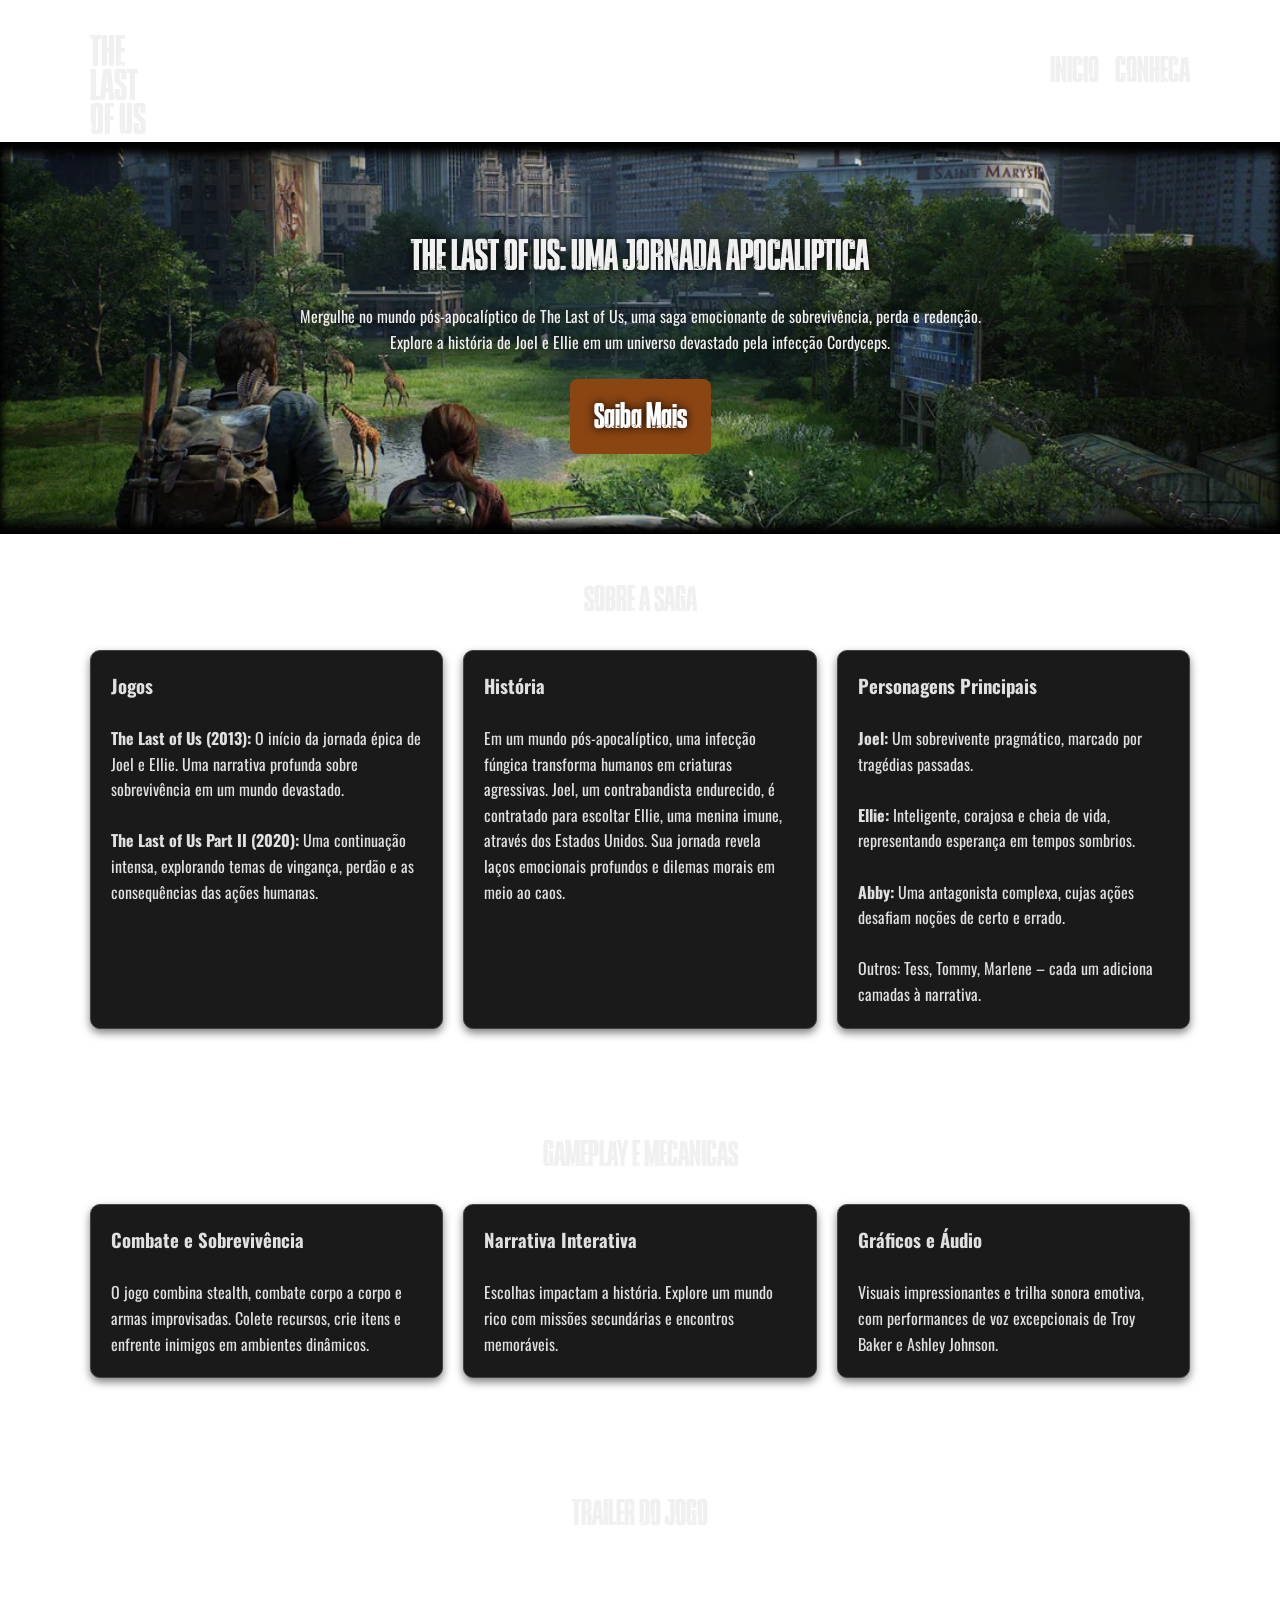
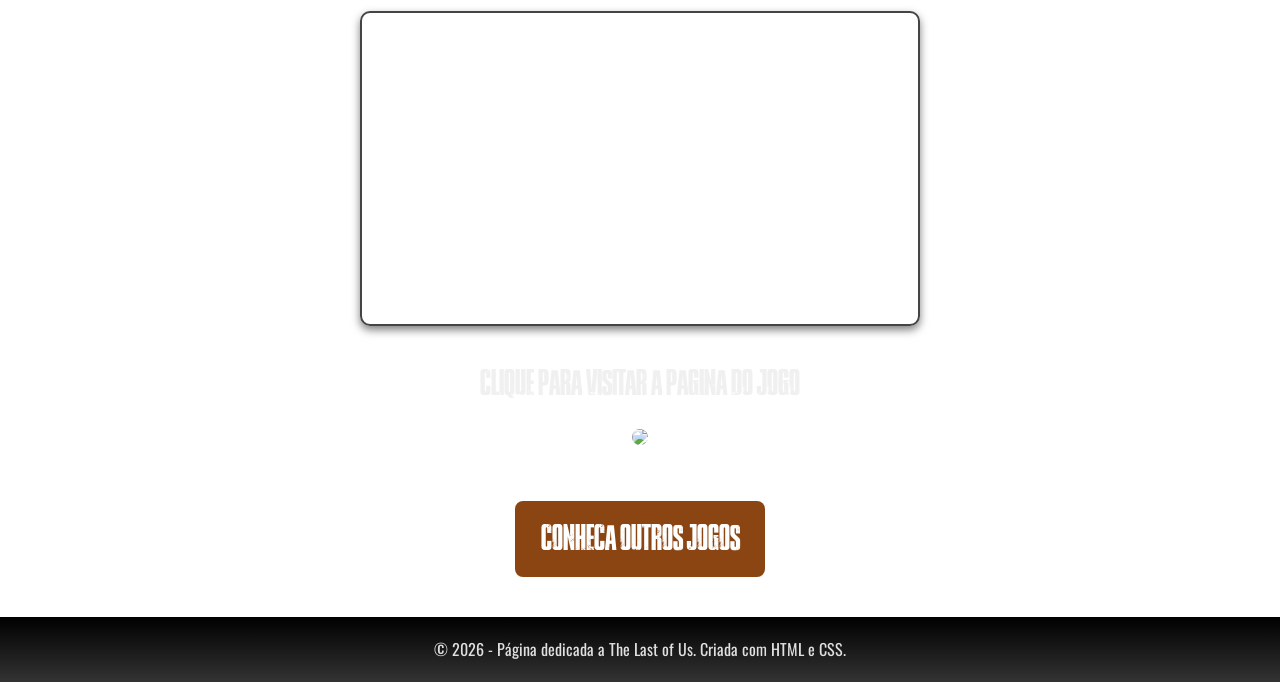
==== index.html @ b8923683 "first commit" ====
<!DOCTYPE html>
<!-- Informa ao navegador que este documento usa HTML5 -->

<html lang="pt-br"> <!-- Elemento raiz da página que envolve todo o HTML -->

<head> <!-- Contem metadados, e configurções que não aparecem no conteudo -->

    <meta charset="UTF-8">
    <link rel="icon" type="assets/favcom.jpg" href="favcom.jpg">
    <!-- Define a codificação de caracteres como UTF-8 para suportar acentos e caracteres especiais -->

    <meta name="viewport" content="width=device-width, initial-scale=1.0">
    <!-- Faz a pagina se adaptar corretamente a telas menores como celulares -->
    <link rel="preconnect" href="https://fonts.googleapis.com">
    <link rel="preconnect" href="https://fonts.gstatic.com" crossorigin>
    <link href="https://fonts.googleapis.com/css2?family=Oswald:wght@200..700&display=swap" rel="stylesheet">
    <link rel="stylesheet" href="style.css">
    <link href="assets/The Last Of Us Rough.ttf" rel="stylesheet">
    <title>The Last of Us</title><!-- Define o titulo que aparece na aba do navegador -->
</head>

<body>
    <!-- body contem todo o Conteudo visivel da pagina -->
    <header>
        <!-- header representa o cabecalho da pagina ou de uma seção -->
        <div class="container">
            <!-- div usada para agrupar elementos e facilitar organização -->
            <nav>
                <!-- nav usada para agrupar links de navegação principais -->
                <div class="logotitulo">
                    <h2 class="titulo">THE</h2><!-- h2 titulo nivel 2 para subtitulos -->
                    <h2 class="titulo">LAST</h2><!-- h2 titulo nivel 2 para subtitulos -->
                    <h2 class="titulo">OF US</h2><!-- h2 titulo nivel 2 para subtitulos -->
                </div>



                <ul>

                    <li><a href="https://www.playstation.com/pt-br/games/the-last-of-us-part-i/"><svg class="play"
                                viewBox="0 0 32 32" fill="none" xmlns="http://www.w3.org/2000/svg" stroke="#ffffff">
                                <g id="SVGRepo_bgCarrier" stroke-width="0"></g>
                                <g id="SVGRepo_tracerCarrier" stroke-linecap="round" stroke-linejoin="round"></g>
                                <g id="SVGRepo_iconCarrier">
                                    <path
                                        d="M0.69116 21.9548C-0.506476 22.7935 -0.284724 24.2384 2.44769 25.1419C5.18011 26.0455 8.35603 26.2323 11.1505 25.729C11.0707 25.729 11.3102 25.729 11.1505 25.729V22.8774L8.43588 23.8C7.39792 24.1355 6.35997 24.2194 5.32202 23.9677C4.5236 23.7161 4.68328 23.2129 5.64139 22.7935L11.1505 20.7806V17.6774L3.48565 20.4452C2.52754 20.7806 1.56943 21.2839 0.69116 21.9548ZM19.2146 9.37419V17.5097C22.4881 19.1871 25.0431 17.5097 25.0431 13.1484C25.0431 8.70323 23.5261 6.69032 19.1348 5.09677C16.8193 4.25806 14.4241 3.50323 12.0288 3V27.2387L17.6178 29V8.61935C17.6178 7.69677 17.6178 7.02581 18.2565 7.27742C19.1348 7.52903 19.2146 8.45161 19.2146 9.37419ZM29.5941 20.0258C27.2787 19.1871 24.8036 18.8516 22.4083 19.1032C21.0779 19.1906 19.8294 19.5869 18.5759 20.0258V23.2968L23.7656 21.2839C24.8036 20.9484 25.8415 20.8645 26.8795 21.1161C27.6779 21.3677 27.5182 21.871 26.5601 22.2903L18.5759 25.3935V28.5806L29.5941 24.3032C30.3925 23.9677 31.1111 23.5484 31.7499 22.8774C32.3088 22.0387 32.0692 20.8645 29.5941 20.0258Z"
                                        fill="#ffffff"></path>
                                </g>
                            </svg></a></li>
                    <li><a href="https://store.steampowered.com/agecheck/app/1888930/"><svg class="steam" fill="#ffffff"
                                viewBox="0 0 32 32" version="1.1" xmlns="http://www.w3.org/2000/svg" stroke="#ffffff">
                                <g id="SVGRepo_bgCarrier" stroke-width="0"></g>
                                <g id="SVGRepo_tracerCarrier" stroke-linecap="round" stroke-linejoin="round"></g>
                                <g id="SVGRepo_iconCarrier">
                                    <title>steam</title>
                                    <path
                                        d="M18.102 12.129c0-0 0-0 0-0.001 0-1.564 1.268-2.831 2.831-2.831s2.831 1.268 2.831 2.831c0 1.564-1.267 2.831-2.831 2.831-0 0-0 0-0.001 0h0c-0 0-0 0-0.001 0-1.563 0-2.83-1.267-2.83-2.83 0-0 0-0 0-0.001v0zM24.691 12.135c0-2.081-1.687-3.768-3.768-3.768s-3.768 1.687-3.768 3.768c0 2.081 1.687 3.768 3.768 3.768v0c2.080-0.003 3.765-1.688 3.768-3.767v-0zM10.427 23.76l-1.841-0.762c0.524 1.078 1.611 1.808 2.868 1.808 1.317 0 2.448-0.801 2.93-1.943l0.008-0.021c0.155-0.362 0.246-0.784 0.246-1.226 0-1.757-1.424-3.181-3.181-3.181-0.405 0-0.792 0.076-1.148 0.213l0.022-0.007 1.903 0.787c0.852 0.364 1.439 1.196 1.439 2.164 0 1.296-1.051 2.347-2.347 2.347-0.324 0-0.632-0.066-0.913-0.184l0.015 0.006zM15.974 1.004c-7.857 0.001-14.301 6.046-14.938 13.738l-0.004 0.054 8.038 3.322c0.668-0.462 1.495-0.737 2.387-0.737 0.001 0 0.002 0 0.002 0h-0c0.079 0 0.156 0.005 0.235 0.008l3.575-5.176v-0.074c0.003-3.12 2.533-5.648 5.653-5.648 3.122 0 5.653 2.531 5.653 5.653s-2.531 5.653-5.653 5.653h-0.131l-5.094 3.638c0 0.065 0.005 0.131 0.005 0.199 0 0.001 0 0.002 0 0.003 0 2.342-1.899 4.241-4.241 4.241-2.047 0-3.756-1.451-4.153-3.38l-0.005-0.027-5.755-2.383c1.841 6.345 7.601 10.905 14.425 10.905 8.281 0 14.994-6.713 14.994-14.994s-6.713-14.994-14.994-14.994c-0 0-0.001 0-0.001 0h0z">
                                    </path>
                                </g>
                            </svg></a></li>
                </ul>
                <ul>
                    <!-- ul, cria uma lista não ordenada -->
                    <li><a href="#inicio" class="fonte">INICIO</a></li> <!-- li tag item da lista  -->
                    <li><a href="#beneficios" class="fonte">CONHECA</a></li>
                </ul>
            </nav>
        </div>
    </header>

    <main>
        <!-- main representa o conteudo principal da página -->
        <section class="hero" id="inicio">
            <!-- section agrupa um bloco tematico de conteudo -->
            <div class="container">

                <h1 class="fonte">THE LAST OF US: UMA JORNADA APOCALIPTICA</h1>
                <p>
                    Mergulhe no mundo pós-apocalíptico de The Last of Us, uma saga emocionante de sobrevivência, perda e
                    redenção. Explore a história de Joel e Ellie em um universo devastado pela infecção Cordyceps.
                </p>
                <a href="#beneficios" class="btn fonte">Saiba Mais</a>
            </div>
        </section>

        <section class="features" id="beneficios">
            <div class="container">
                <h2 style="text-align: center; margin-bottom: 24px;" class="fonte">SOBRE A SAGA</h2>
                <div class="grid">
                    <article>
                        <!-- article, representa um bloco de conteudo independente -->
                        <h3>Jogos</h3><br>
                        <p><strong>The Last of Us (2013):</strong> O início da jornada épica de Joel e Ellie. Uma
                            narrativa profunda sobre sobrevivência em um mundo devastado.<br><br>
                            <strong>The Last of Us Part II (2020):</strong> Uma continuação intensa, explorando temas de
                            vingança, perdão e as consequências das ações humanas.
                        </p>
                    </article>
                    <article>
                        <h3>História</h3> <br>
                        <p>Em um mundo pós-apocalíptico, uma infecção fúngica transforma humanos em criaturas
                            agressivas. Joel, um contrabandista endurecido, é contratado para escoltar Ellie, uma menina
                            imune, através dos Estados Unidos. Sua jornada revela laços emocionais profundos e dilemas
                            morais em meio ao caos.</p>
                    </article>
                    <article>
                        <h3>Personagens Principais</h3> <br>
                        <p><strong>Joel:</strong> Um sobrevivente pragmático, marcado por tragédias passadas.<br><br>
                            <strong>Ellie:</strong> Inteligente, corajosa e cheia de vida, representando esperança em
                            tempos sombrios.<br><br>
                            <strong>Abby:</strong> Uma antagonista complexa, cujas ações desafiam noções de certo e
                            errado.<br><br>
                            Outros: Tess, Tommy, Marlene – cada um adiciona camadas à narrativa.
                        </p>
                    </article>
                </div>
            </div>
        </section>

        <section class="gameplay" id="gameplay">
            <div class="container">
                <h2 style="text-align: center; margin-bottom: 24px;" class="fonte">GAMEPLAY E MECANICAS</h2>
                <div class="grid">
                    <article>
                        <h3>Combate e Sobrevivência</h3><br>
                        <p>O jogo combina stealth, combate corpo a corpo e armas improvisadas. Colete recursos, crie
                            itens e enfrente inimigos em ambientes dinâmicos.</p>
                    </article>
                    <article>
                        <h3>Narrativa Interativa</h3><br>
                        <p>Escolhas impactam a história. Explore um mundo rico com missões secundárias e encontros
                            memoráveis.</p>
                    </article>
                    <article>
                        <h3>Gráficos e Áudio</h3><br>
                        <p>Visuais impressionantes e trilha sonora emotiva, com performances de voz excepcionais de Troy
                            Baker e Ashley Johnson.</p>
                    </article>
                </div>
            </div>
        </section>

        <section class="google-link" id="google">
            <div class="container">
                <h1 class="fonte">TRAILER DO JOGO</h1>
                <br> <br> <iframe class="video" width="560" height="315"
                    src="https://www.youtube.com/embed/kE7li_u1nmg?si=XLm_eQNIZn-3_1Ti" title="YouTube video player"
                    frameborder="0"
                    allow="accelerometer; autoplay; clipboard-write; encrypted-media; gyroscope; picture-in-picture; web-share"
                    referrerpolicy="strict-origin-when-cross-origin" allowfullscreen></iframe>
                </a>
                <br> <br>
                <h2 class="fonte">CLIQUE PARA VISITAR A PAGINA DO JOGO</h2>
                <a href="http://store.steampowered.com/agecheck/app/1888930/" target="_blank" rel="noopener noreferrer">
                    <!-- target, abre o link em nova aba -->
                    <!-- rel, melhora seguranca ao abrir nova aba -->
                    <img src="https://encrypted-tbn0.gstatic.com/images?q=tbn:ANd9GcSIERmqs3Y3WiL_upqD_OrUCQVb48jVg-Wc1Q&s"
                        class="redirect">
                </a>
            </div>
        </section>
        <a href="https://ockerdavi.github.io/Landing-Page-RDR2/" class="btn fonte alinhamento"> CONHECA OUTROS JOGOS</a>
    </main>
    <footer>
        <!-- footer representa o rodapé da página -->
        <div>
            <p>&copy; 2026 - Página dedicada a The Last of Us. Criada com HTML e CSS.</p>
        </div>
    </footer>



</body>

</html>
---- style.css ----
@font-face {
    font-family: 'tlous';
    /* Nome que você vai usar */
    src: url('assets/The Last Of Us Rough.ttf') format('truetype');
    /* Caminho do arquivo */
}

* {
    box-sizing: border-box;
    /* faz width e height incluirem padding e border no calculo total do tamanho do elemento */
    margin: 0;
    /* remove margens padrão que o navegador aplica nos elementos */
    padding: 0;
    /* remove o espacamento interno padrão que o navegador aplica nos elementos */
}

body {
    font-family: 'Oswald', sans-serif;
    /* define a fonte principal do texto */
    line-height: 1.6;
    /* aumenta a altura entre as linhas */
    color: #f0f0f0;
    /* define a cor padrao do texto */
    background: linear-gradient(to bottom, #000000);
    /* define a cor de fundo da página com gradiente mais claro */
}

.container {
    width: min(1100px, 90%);
    /* define a largura como maximo 1100px ou 90% da tela escolhendo o menor valor*/
    margin: 0 auto;
    /* Remove margem em cima/baixo e centraliza horizontalmente o bloco */

}

header {

    color: #f0f0f0;
    /* texto claro */
    padding: 20px 0;
    /* adiciona espaço interno de 60px em cima e em baixo, sem espaços em laterais */
    border-bottom: 2px solid #000000;
    /* borda inferior sutil */

}

nav {
    display: flex;
    /* coloca os elementos do menu em layout flexivel */
    justify-content: space-between;
    /* distribui os itens do menu com espaço entre eles */
    align-items: center;
    /* alinha os itens do menu verticalmente ao centro */
    gap: 16px;
    /* cria um espaçamento entre os itens filhos */
    flex-wrap: wrap;
    /* permite que os itens quebrem para a linha de baixo em telas menores */
}

nav ul {
    list-style: none;
    /* remove os marcadores de lista */
    display: flex;
    gap: 16px;
}

nav a {
    color: #f0f0f0;
    text-decoration: none;
    /* remove o sublinhado padrão dos links */

    /* deixa o texto do  link em negrito */
    transition: color 0.3s ease;
}

nav a:hover {
    color: #8b4513;
    /* marrom no hover */
}

.hero {
    padding: 80px 20px;
    text-align: center;
    background-image: url("assets/the-giraffe-scene-in-part-1-will-always-be-a-favourite-of-v0-8vf8kxyu7dkb1.webp");
    box-shadow: inset 0 10px 10px black,
        inset 0 -10px 10px black;
    background-size: cover;
    background-position: center;
    color: #f0f0f0;
    text-shadow: 0px 0px 10px black;
    position: relative;
}

.hero::before {
    content: '';
    position: absolute;
    top: 0;
    left: 0;
    right: 0;
    bottom: 0;

    z-index: 1;
}

.hero .container {
    position: relative;
    z-index: 2;
}

.hero h1 {
    font-size: 2.5rem;
    /* define um tamanho grande para o titulo principal */
    margin-bottom: 16px;
    /* adiciona um espaço abaixo do título */
}

.hero p {
    max-width: 700px;
    /* Limita a largura máxima do paragrafo para facilitar a leitura */
    margin: 0 auto 24px;
    /* remove margin em cima, centraliza horizontalmente e adiciona margem abaixo */

}

.btn {
    display: inline-block;
    /* faz o link se comportar como um bloco em linha, permitindo padding e tamanho melhor controlados */
    background: #8b4513;
    /* marrom para tema */
    color: white;
    text-decoration: none;
    padding: 12px 24px;
    border-radius: 8px;
    /* arredonda os cantos do botão */
    font-weight: bold;
    transition: background 0.3s ease;
}

.btn:hover {
    background: #a0522d;
    /* marrom mais claro no hover */
}

.features {
    padding: 40px 0;
    background: linear-gradient(to bottom, #000000);
}

.gameplay {
    padding: 60px 0;
    background: linear-gradient(to bottom, #000000);
}

.grid {
    display: grid;
    /* ativa layout em grade para elementos filhos */
    grid-template-columns: repeat(auto-fit, minmax(220px, 1fr));
    /* cria colunas responsivas que se ajustam automaticamente com minimo de 220px */
    gap: 20px;
}

article {
    background: #1a1a1a;
    padding: 20px;
    border-radius: 10px;
    color: #e0e0e0;
    /* texto ligeiramente cinza */
    border: 1px solid #444;
    /* borda sutil */
    box-shadow: 0 4px 8px rgba(0, 0, 0, 0.5);
    transition: transform 0.3s ease, box-shadow 0.3s ease;
}

article:hover {
    transform: translateY(-5px);
    box-shadow: 0 8px 16px rgba(0, 0, 0, 0.7);
}

.google-link {
    padding: 50px;
    text-align: center;

}

.google-link img {
    max-width: 220px;
    width: 100%;
    ;
    height: auto;
    transition: transform 0.3s ease;
    /* cria uma transição suave para mudanças na propriedade transform */
    margin-top: 20px;
}

.google-link img:hover {
    transform: scale(1.05);
    /* aumenta a imagem em 10% quando o mouse estiver sobre ela */
}

footer {

    color: #e0e0e0;
    text-align: center;
    padding: 20px 0;
    margin-top: 40px;
    background: linear-gradient(to bottom, #000000, #333333);
}

.video {
    margin-top: 20px;
    border: 2px solid #444;
    /* borda sutil para destacar o vídeo */
    border-radius: 10px;
    /* arredonda os cantos do vídeo */
    box-shadow: 0 4px 8px rgba(0, 0, 0, 0.5);
    /* sombra para dar profundidade */
}

.play {
    width: 40px;
}

.steam {
    width: 40px;
}

.titulo {
    font-family: 'tlous', sans-serif;
    /* Usa a fonte personalizada */
    font-weight: normal;
    font-size: 2.5rem;
    margin-bottom: -30px;
    padding-bottom: -20px;

}

.logotitulo {
    display: flex;
    /* Usa flexbox para organizar os títulos */
    flex-direction: column;
}

.fonte {
    font-family: 'tlous', sans-serif;
    font-size: 2.0rem;
    font-weight: normal;
}

.redirect {
    border-radius: 20px;
}

.alinhamento{
    display: flex;
    justify-content: center;
    align-items: center;
    width: 250px;
    margin: auto;
}
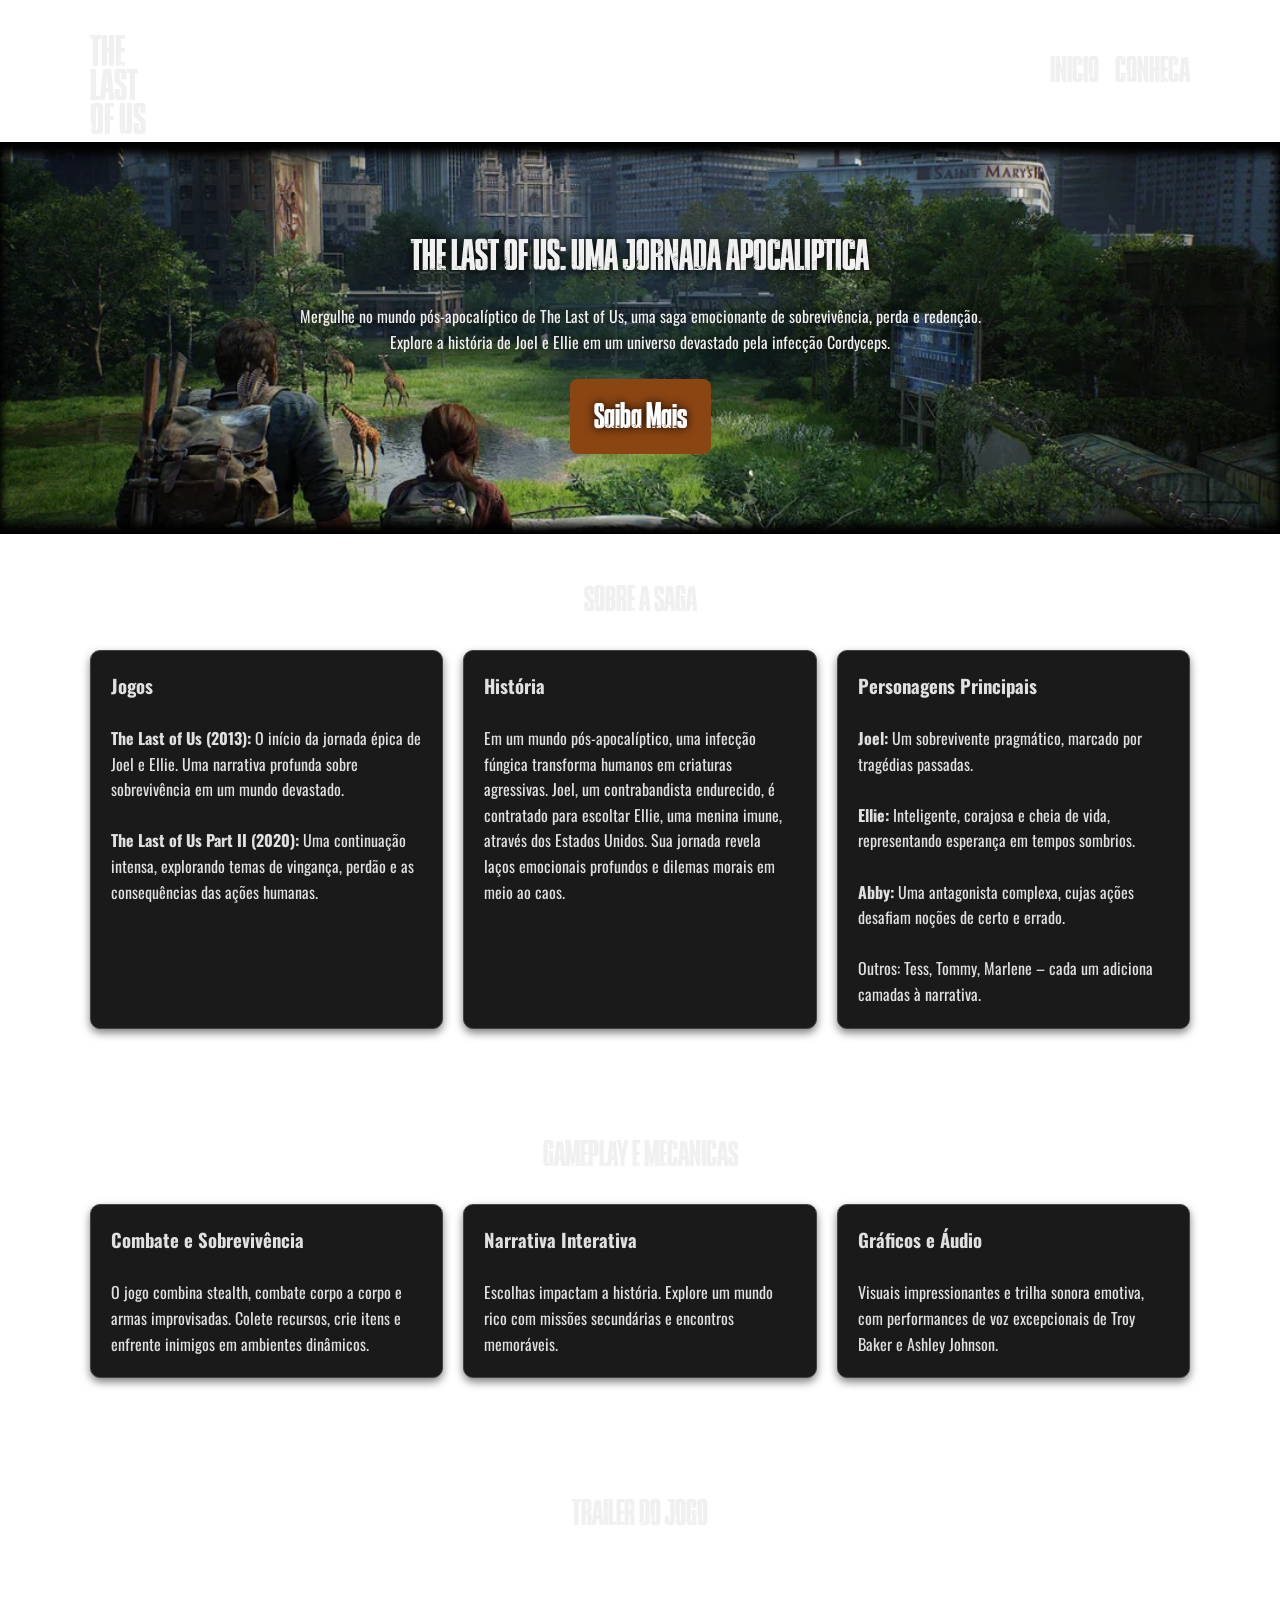
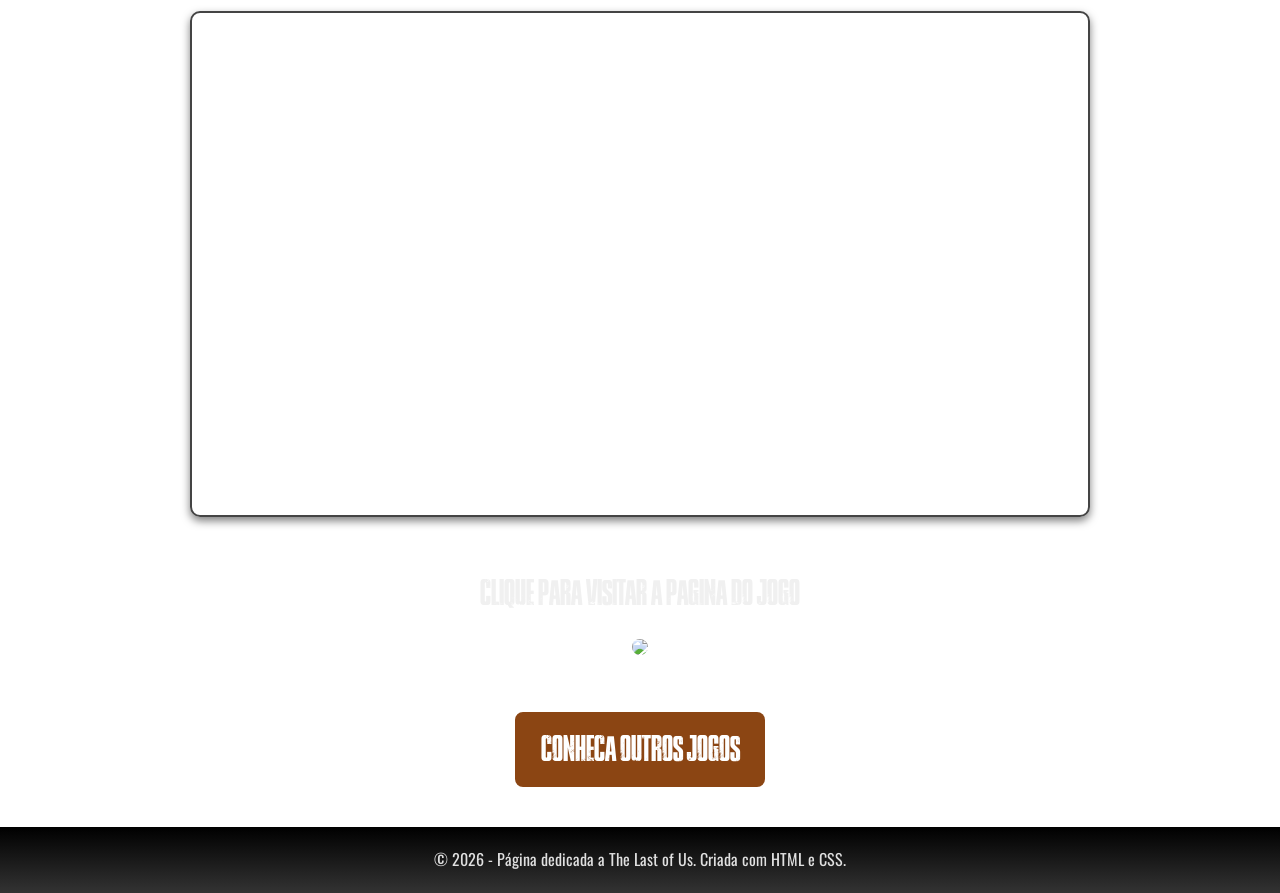
==== commit 3d687574: "! Co-authored-by: Copilot <copilot@github.com>" ====
--- a/index.html
+++ b/index.html
@@ -143,13 +143,15 @@
         <section class="google-link" id="google">
             <div class="container">
                 <h1 class="fonte">TRAILER DO JOGO</h1>
-                <br> <br> <iframe class="video" width="560" height="315"
-                    src="https://www.youtube.com/embed/kE7li_u1nmg?si=XLm_eQNIZn-3_1Ti" title="YouTube video player"
-                    frameborder="0"
-                    allow="accelerometer; autoplay; clipboard-write; encrypted-media; gyroscope; picture-in-picture; web-share"
-                    referrerpolicy="strict-origin-when-cross-origin" allowfullscreen></iframe>
-                </a>
-                <br> <br>
+                <br><br>
+                <div class="video-wrapper">
+                    <iframe class="video" width="560" height="315"
+                        src="https://www.youtube.com/embed/kE7li_u1nmg?si=XLm_eQNIZn-3_1Ti" title="YouTube video player"
+                        frameborder="0"
+                        allow="accelerometer; autoplay; clipboard-write; encrypted-media; gyroscope; picture-in-picture; web-share"
+                        referrerpolicy="strict-origin-when-cross-origin" allowfullscreen></iframe>
+                </div>
+                <br><br>
                 <h2 class="fonte">CLIQUE PARA VISITAR A PAGINA DO JOGO</h2>
                 <a href="http://store.steampowered.com/agecheck/app/1888930/" target="_blank" rel="noopener noreferrer">
                     <!-- target, abre o link em nova aba -->
--- a/style.css
+++ b/style.css
@@ -206,7 +206,18 @@
     background: linear-gradient(to bottom, #000000, #333333);
 }
 
+.video-wrapper {
+    position: relative;
+    width: 100%;
+    max-width: 900px;
+    margin: 0 auto;
+}
+
 .video {
+    display: block;
+    width: 100%;
+    height: auto;
+    aspect-ratio: 16 / 9;
     margin-top: 20px;
     border: 2px solid #444;
     /* borda sutil para destacar o vídeo */
@@ -216,6 +227,12 @@
     /* sombra para dar profundidade */
 }
 
+@media (max-width: 600px) {
+    .video {
+        border-width: 1px;
+    }
+}
+
 .play {
     width: 40px;
 }
@@ -250,7 +267,7 @@
     border-radius: 20px;
 }
 
-.alinhamento{
+.alinhamento {
     display: flex;
     justify-content: center;
     align-items: center;
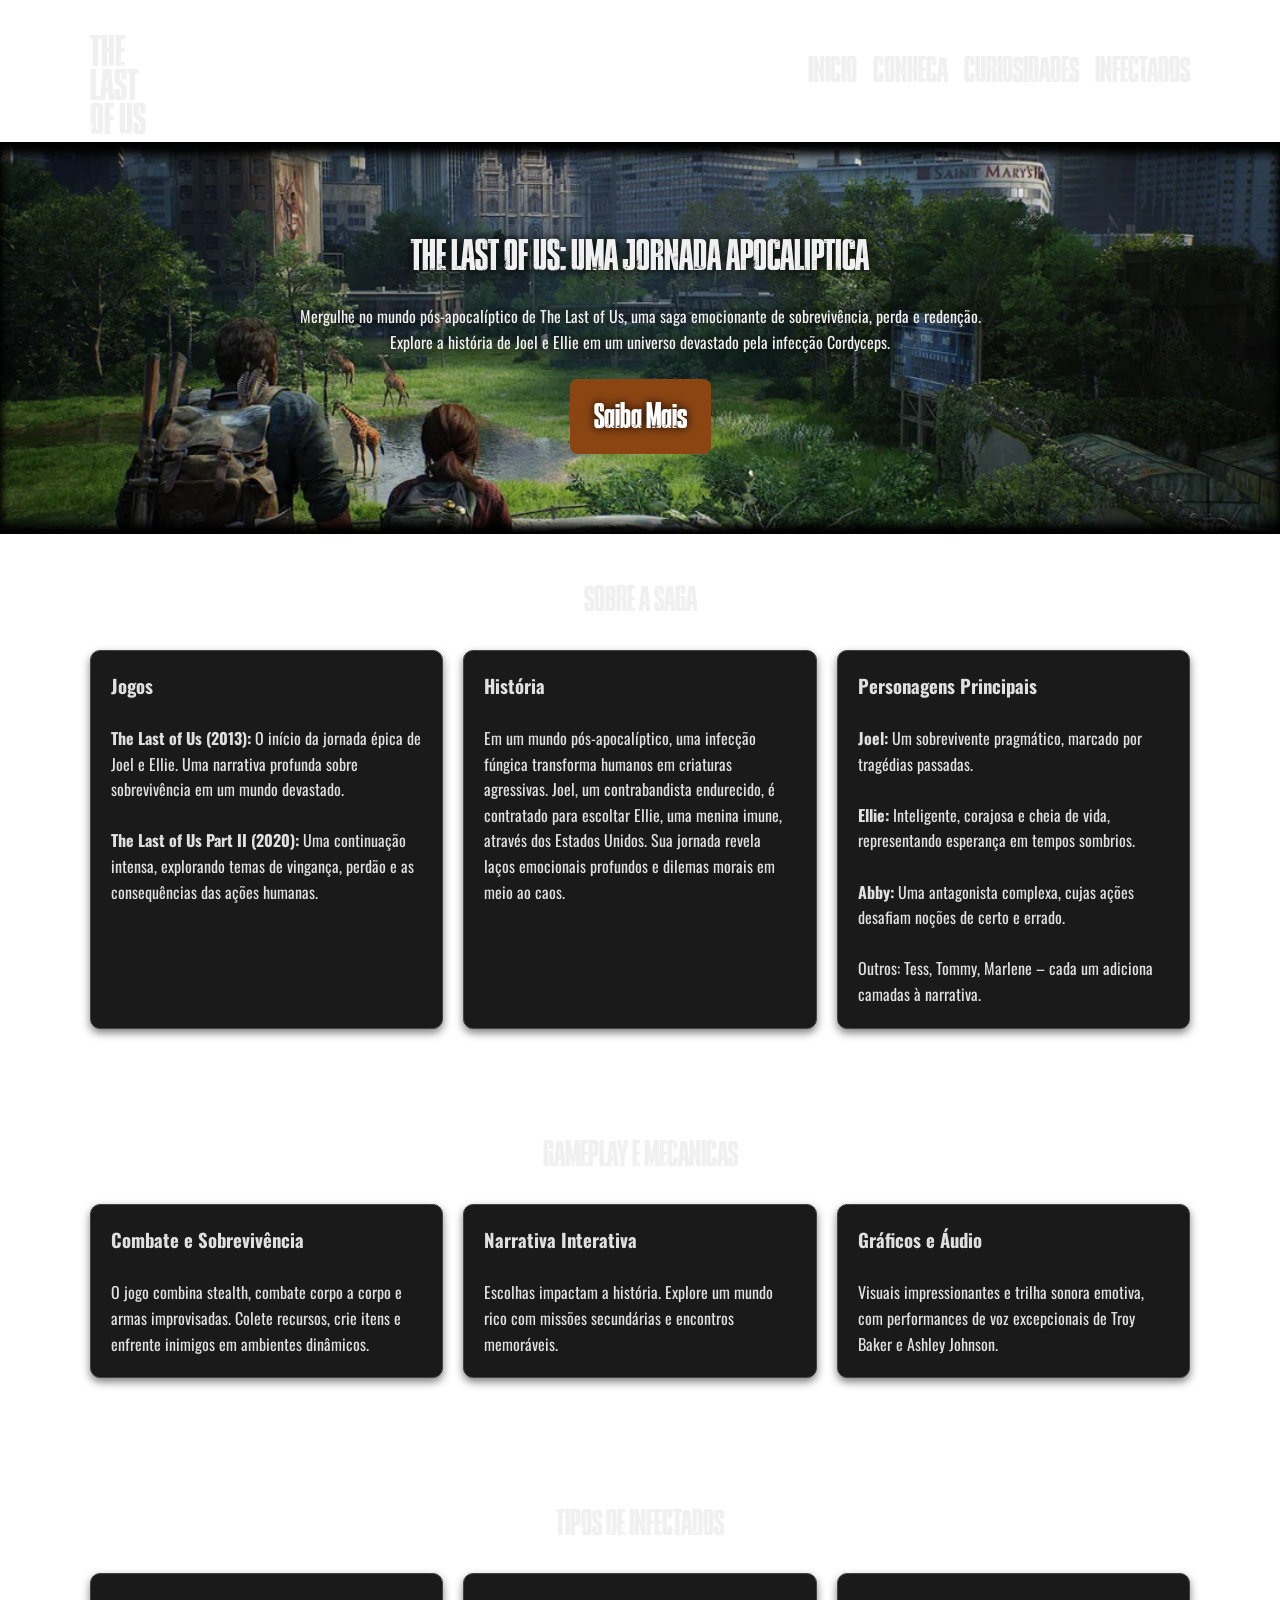
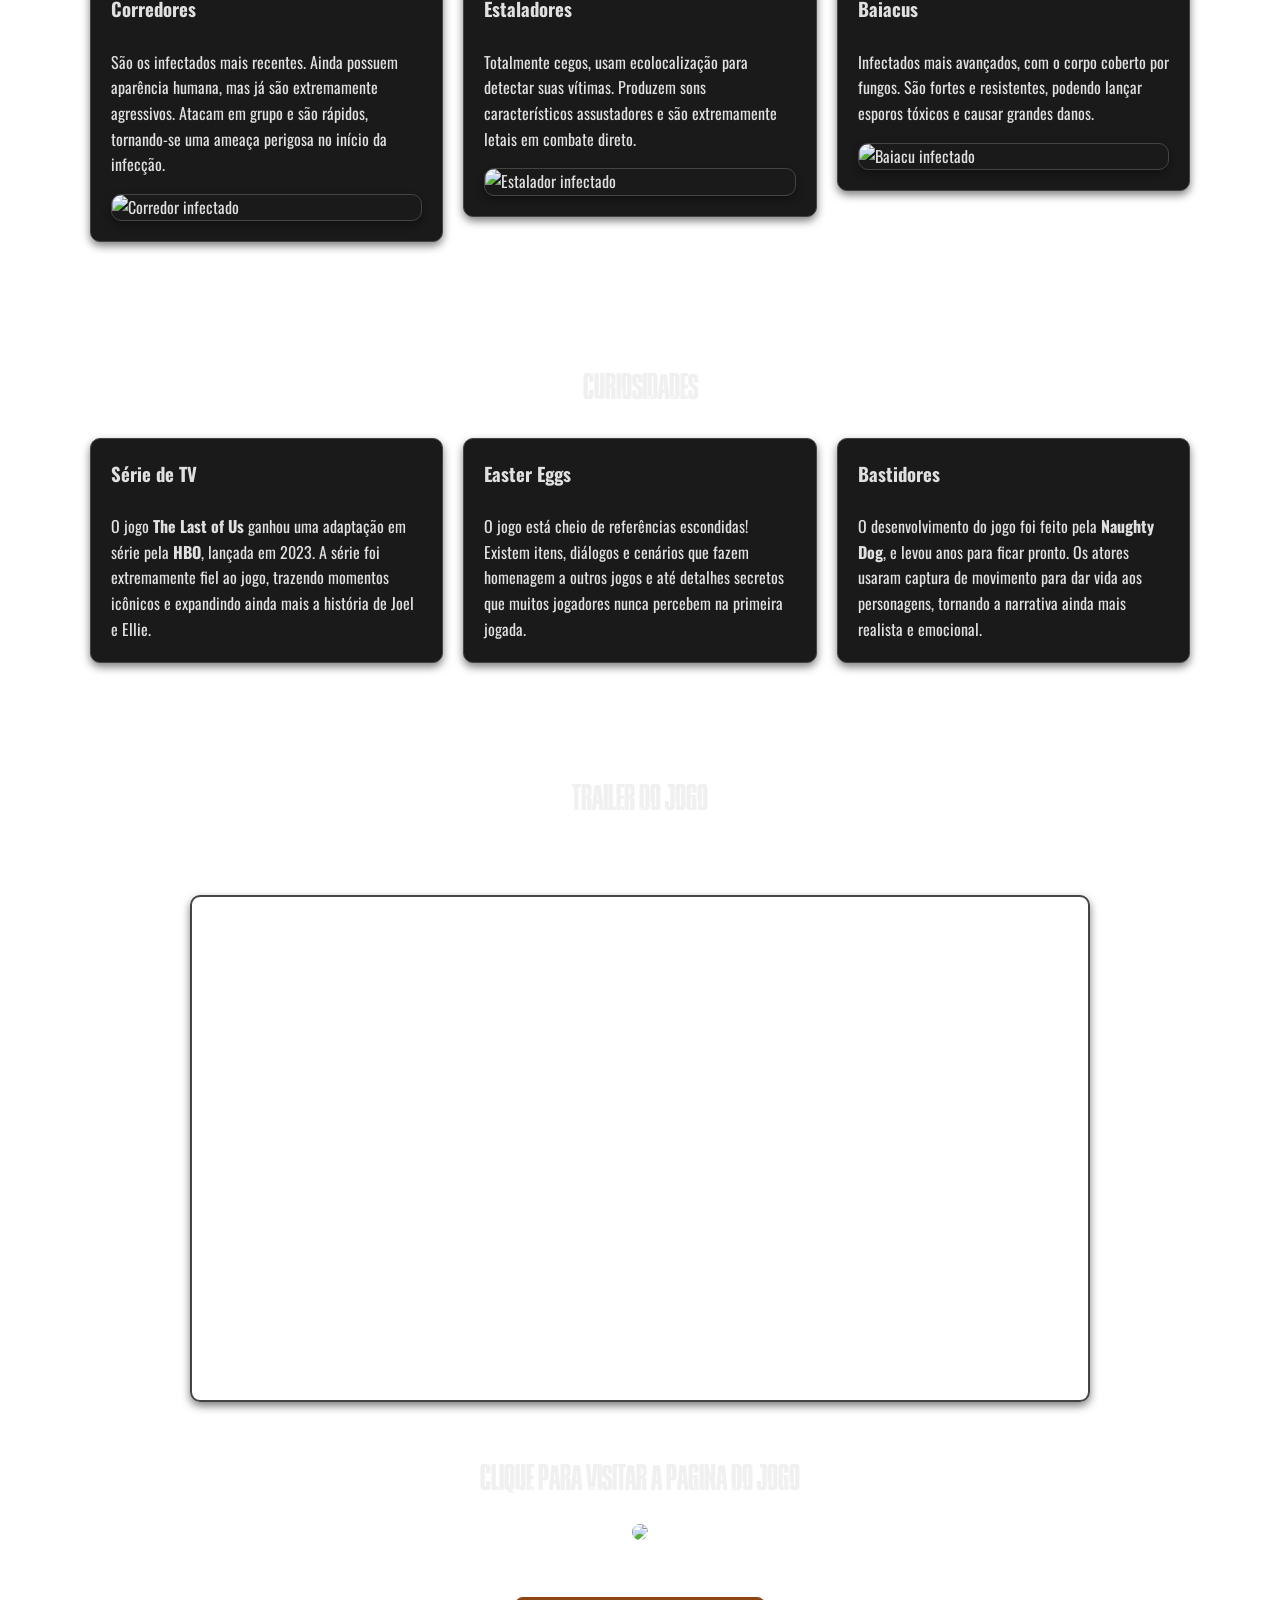
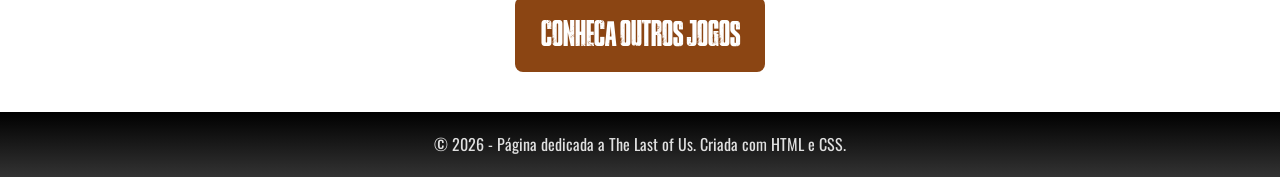
==== commit c31737f0: "atualizado100 Co-authored-by: Copilot <copilot@github.com>" ====
--- a/index.html
+++ b/index.html
@@ -63,6 +63,8 @@
                     <!-- ul, cria uma lista não ordenada -->
                     <li><a href="#inicio" class="fonte">INICIO</a></li> <!-- li tag item da lista  -->
                     <li><a href="#beneficios" class="fonte">CONHECA</a></li>
+                    <li><a href="#curiosidades" class="fonte">CURIOSIDADES</a></li>
+                    <li><a href="#infectados" class="fonte">INFECTADOS</a></li>
                 </ul>
             </nav>
         </div>
@@ -135,6 +137,68 @@
                         <h3>Gráficos e Áudio</h3><br>
                         <p>Visuais impressionantes e trilha sonora emotiva, com performances de voz excepcionais de Troy
                             Baker e Ashley Johnson.</p>
+                    </article>
+                </div>
+            </div>
+        </section>
+        <section class="gameplay" id="infectados">
+            <div class="container">
+                <h2 style="text-align: center; margin-bottom: 24px;" class="fonte">TIPOS DE INFECTADOS</h2>
+                <div class="grid">
+                    <article>
+                        <h3>Corredores</h3><br>
+                        <p>
+          São os infectados mais recentes. Ainda possuem aparência humana, mas já são extremamente agressivos.
+          Atacam em grupo e são rápidos, tornando-se uma ameaça perigosa no início da infecção.
+        </p>
+                        <img src="https://techwiser.com/wp-content/uploads/2025/04/Untitled-design-1024x576.webp" alt="Corredor infectado" class="infectado-img">
+                    </article>
+                    <article>
+                        <h3>Estaladores</h3><br>
+                        <p>
+          Totalmente cegos, usam ecolocalização para detectar suas vítimas. Produzem sons característicos
+          assustadores e são extremamente letais em combate direto.
+        </p>
+                        <img src="https://observatoriodegames.com.br/wp-content/uploads/2023/01/Estaladores-de-The-Last-of-Us.jpg" alt="Estalador infectado" class="infectado-img">
+                    </article>
+                    <article>
+                        <h3>Baiacus</h3><br>
+                        <p>
+          Infectados mais avançados, com o corpo coberto por fungos. São fortes e resistentes, podendo lançar
+          esporos tóxicos e causar grandes danos.
+        </p>
+                        <img src="https://www.boletimnerd.com.br/wp-content/uploads/2025/05/the-last-of-us-baiacus-bloaters.jpg" alt="Baiacu infectado" class="infectado-img">
+                    </article>
+                </div>
+            </div>
+        </section>
+        <section class="gameplay" id="curiosidades">
+            <div class="container">
+                <h2 style="text-align: center; margin-bottom: 24px;" class="fonte">CURIOSIDADES</h2>
+                <div class="grid">
+                    <article>
+                        <h3>Série de TV</h3><br>
+                        <p>
+                            O jogo <strong>The Last of Us</strong> ganhou uma adaptação em série pela
+                            <strong>HBO</strong>, lançada em 2023. A série foi extremamente fiel ao jogo,
+                            trazendo momentos icônicos e expandindo ainda mais a história de Joel e Ellie.
+                        </p>
+                    </article>
+                    <article>
+                        <h3>Easter Eggs</h3><br>
+                        <p>
+                            O jogo está cheio de referências escondidas! Existem itens, diálogos e cenários
+                            que fazem homenagem a outros jogos e até detalhes secretos que muitos jogadores
+                            nunca percebem na primeira jogada.
+                        </p>
+                    </article>
+                    <article>
+                        <h3>Bastidores</h3><br>
+                        <p>
+                            O desenvolvimento do jogo foi feito pela <strong>Naughty Dog</strong>, e levou anos
+                            para ficar pronto. Os atores usaram captura de movimento para dar vida aos personagens,
+                            tornando a narrativa ainda mais realista e emocional.
+                        </p>
                     </article>
                 </div>
             </div>
--- a/style.css
+++ b/style.css
@@ -176,6 +176,27 @@
     box-shadow: 0 8px 16px rgba(0, 0, 0, 0.7);
 }
 
+#infectados article {
+    display: flex;
+    flex-direction: column;
+    justify-content: space-between;
+}
+
+#infectados article img,
+#infectados article .infectado-img {
+    width: 100%;
+    height: auto;
+    object-fit: cover;
+    margin-top: 16px;
+    border-radius: 10px;
+    border: 1px solid #444;
+    box-shadow: 0 4px 8px rgba(0, 0, 0, 0.35);
+}
+
+#infectados .grid {
+    align-items: start;
+}
+
 .google-link {
     padding: 50px;
     text-align: center;
@@ -273,4 +294,5 @@
     align-items: center;
     width: 250px;
     margin: auto;
-}+}
+
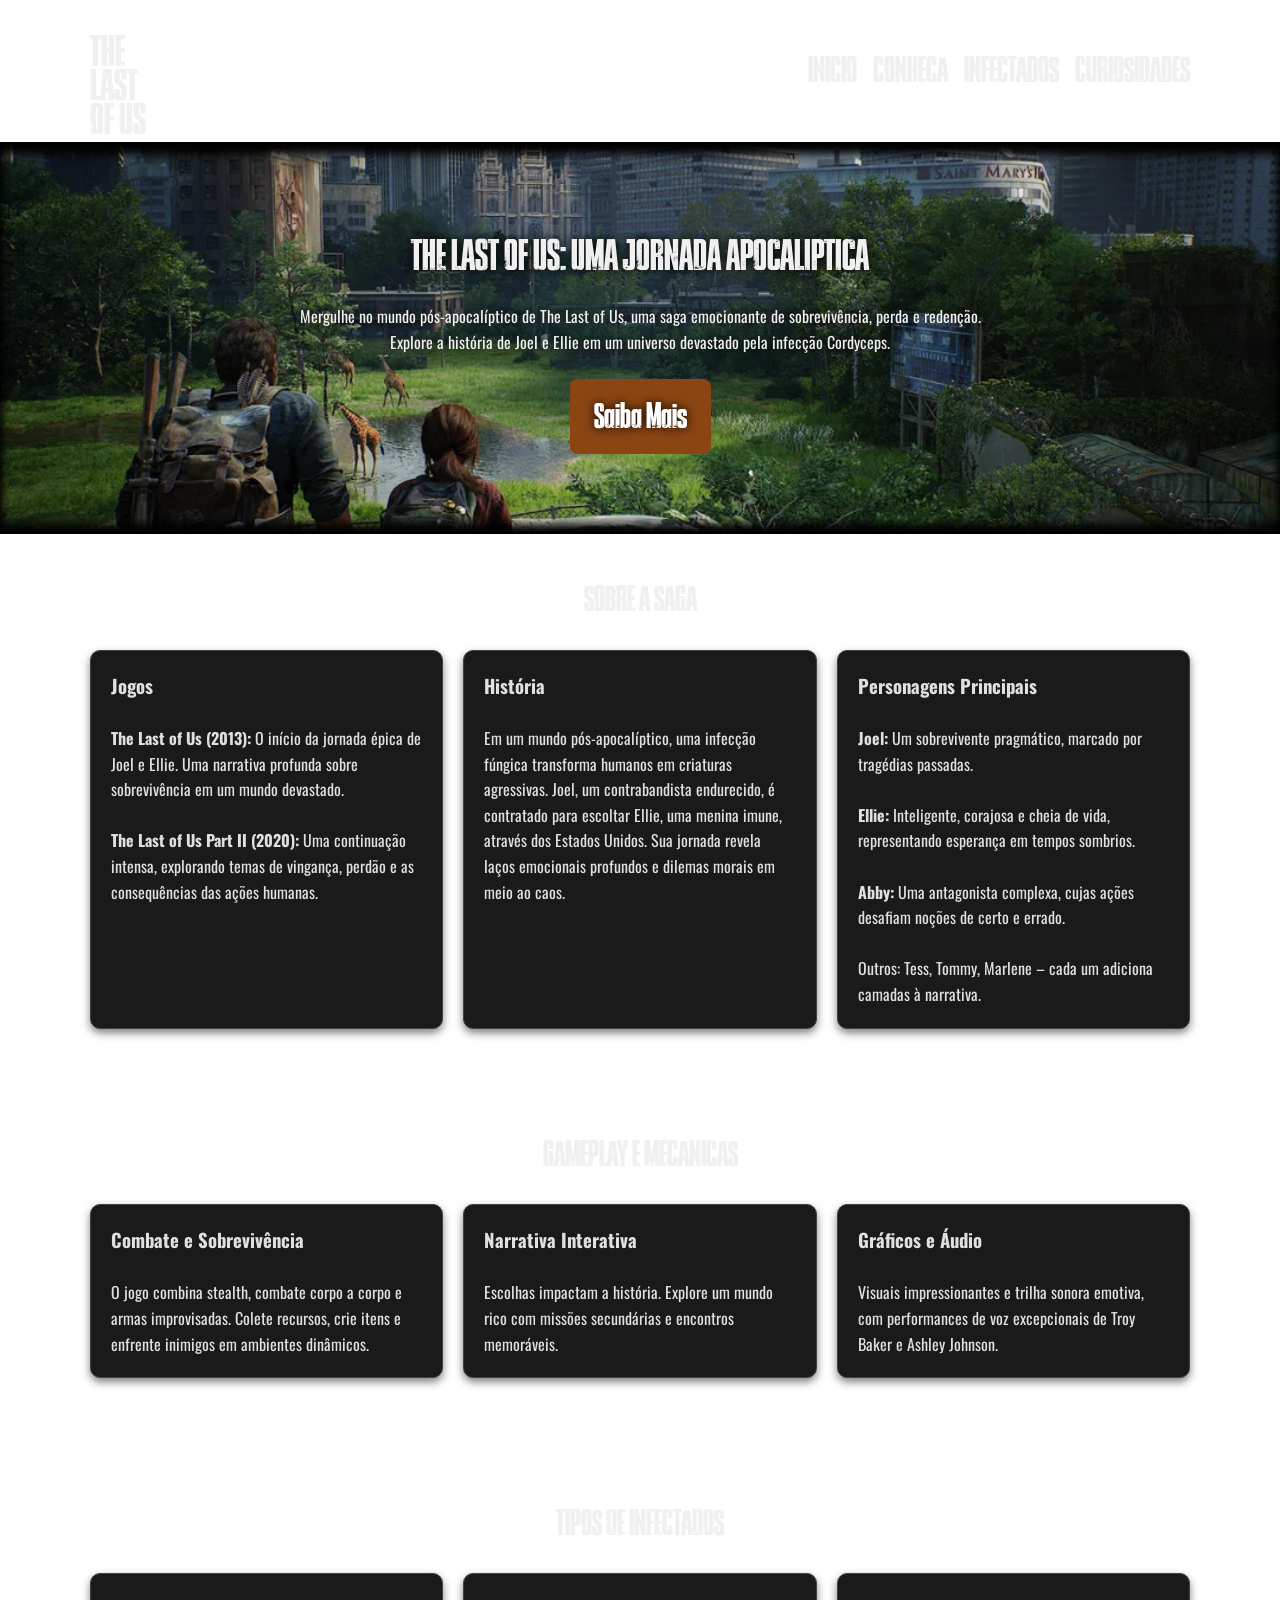
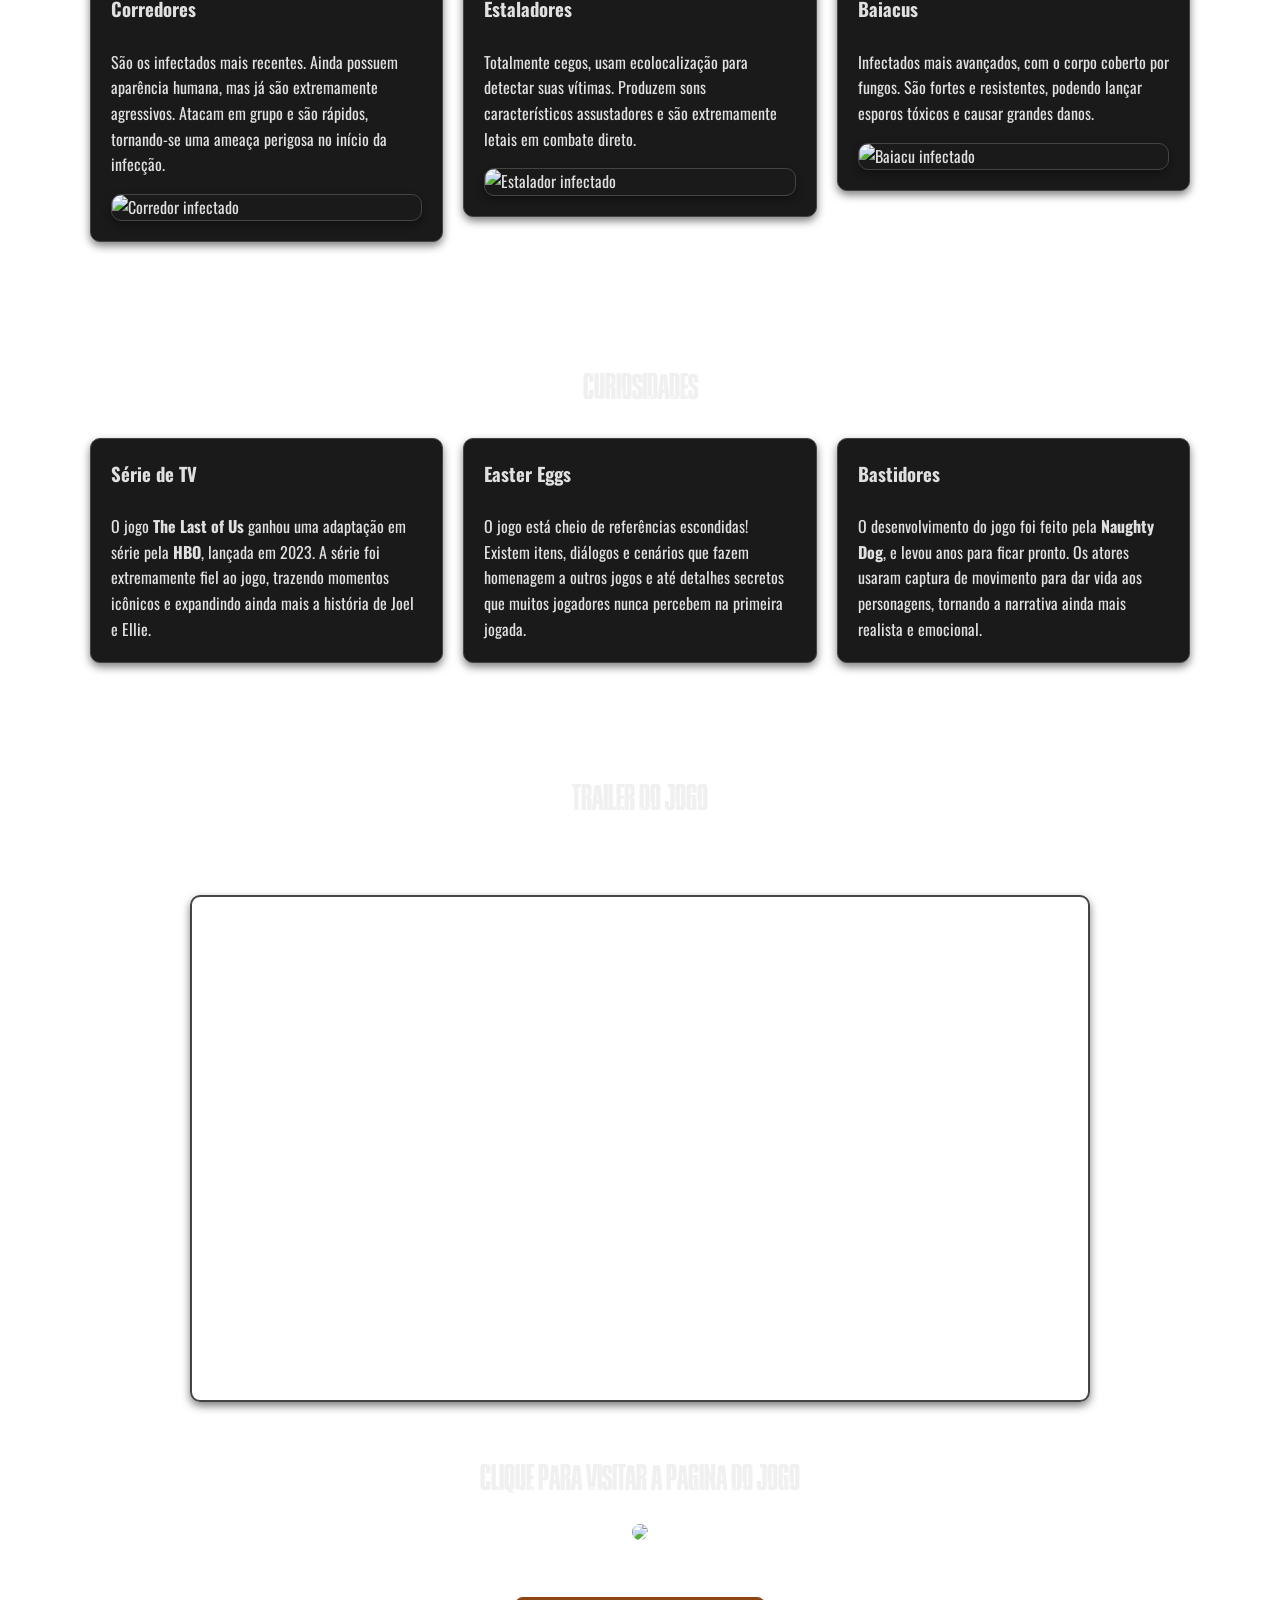
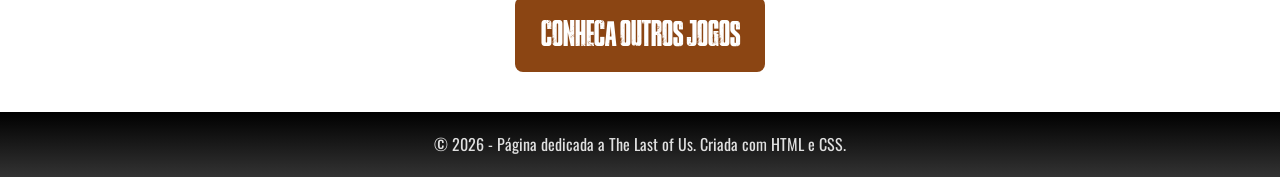
==== commit bc87af3b: "pronto Co-authored-by: Copilot <copilot@github.com>" ====
--- a/index.html
+++ b/index.html
@@ -17,7 +17,8 @@
     <link rel="stylesheet" href="style.css">
     <link href="assets/The Last Of Us Rough.ttf" rel="stylesheet">
     <title>The Last of Us</title><!-- Define o titulo que aparece na aba do navegador -->
-</head>
+    <link rel="shortcut icon" href="assets/favcom.jpg" type="image/x-icon">
+</head> 
 
 <body>
     <!-- body contem todo o Conteudo visivel da pagina -->
@@ -63,8 +64,8 @@
                     <!-- ul, cria uma lista não ordenada -->
                     <li><a href="#inicio" class="fonte">INICIO</a></li> <!-- li tag item da lista  -->
                     <li><a href="#beneficios" class="fonte">CONHECA</a></li>
+                    <li><a href="#infectados" class="fonte">INFECTADOS</a></li>
                     <li><a href="#curiosidades" class="fonte">CURIOSIDADES</a></li>
-                    <li><a href="#infectados" class="fonte">INFECTADOS</a></li>
                 </ul>
             </nav>
         </div>
@@ -148,26 +149,32 @@
                     <article>
                         <h3>Corredores</h3><br>
                         <p>
-          São os infectados mais recentes. Ainda possuem aparência humana, mas já são extremamente agressivos.
-          Atacam em grupo e são rápidos, tornando-se uma ameaça perigosa no início da infecção.
-        </p>
-                        <img src="https://techwiser.com/wp-content/uploads/2025/04/Untitled-design-1024x576.webp" alt="Corredor infectado" class="infectado-img">
+                            São os infectados mais recentes. Ainda possuem aparência humana, mas já são extremamente
+                            agressivos.
+                            Atacam em grupo e são rápidos, tornando-se uma ameaça perigosa no início da infecção.
+                        </p>
+                        <img src="https://techwiser.com/wp-content/uploads/2025/04/Untitled-design-1024x576.webp"
+                            alt="Corredor infectado" class="infectado-img">
                     </article>
                     <article>
                         <h3>Estaladores</h3><br>
                         <p>
-          Totalmente cegos, usam ecolocalização para detectar suas vítimas. Produzem sons característicos
-          assustadores e são extremamente letais em combate direto.
-        </p>
-                        <img src="https://observatoriodegames.com.br/wp-content/uploads/2023/01/Estaladores-de-The-Last-of-Us.jpg" alt="Estalador infectado" class="infectado-img">
+                            Totalmente cegos, usam ecolocalização para detectar suas vítimas. Produzem sons
+                            característicos
+                            assustadores e são extremamente letais em combate direto.
+                        </p>
+                        <img src="https://observatoriodegames.com.br/wp-content/uploads/2023/01/Estaladores-de-The-Last-of-Us.jpg"
+                            alt="Estalador infectado" class="infectado-img">
                     </article>
                     <article>
                         <h3>Baiacus</h3><br>
                         <p>
-          Infectados mais avançados, com o corpo coberto por fungos. São fortes e resistentes, podendo lançar
-          esporos tóxicos e causar grandes danos.
-        </p>
-                        <img src="https://www.boletimnerd.com.br/wp-content/uploads/2025/05/the-last-of-us-baiacus-bloaters.jpg" alt="Baiacu infectado" class="infectado-img">
+                            Infectados mais avançados, com o corpo coberto por fungos. São fortes e resistentes, podendo
+                            lançar
+                            esporos tóxicos e causar grandes danos.
+                        </p>
+                        <img src="https://www.boletimnerd.com.br/wp-content/uploads/2025/05/the-last-of-us-baiacus-bloaters.jpg"
+                            alt="Baiacu infectado" class="infectado-img">
                     </article>
                 </div>
             </div>
@@ -225,7 +232,7 @@
                 </a>
             </div>
         </section>
-        <a href="https://ockerdavi.github.io/Landing-Page-RDR2/" class="btn fonte alinhamento"> CONHECA OUTROS JOGOS</a>
+        <a href="jogos.html" class="btn fonte alinhamento"> CONHECA OUTROS JOGOS</a>
     </main>
     <footer>
         <!-- footer representa o rodapé da página -->
--- a/style.css
+++ b/style.css
@@ -284,6 +284,7 @@
     font-weight: normal;
 }
 
+
 .redirect {
     border-radius: 20px;
 }
@@ -294,5 +295,4 @@
     align-items: center;
     width: 250px;
     margin: auto;
-}
-
+}
